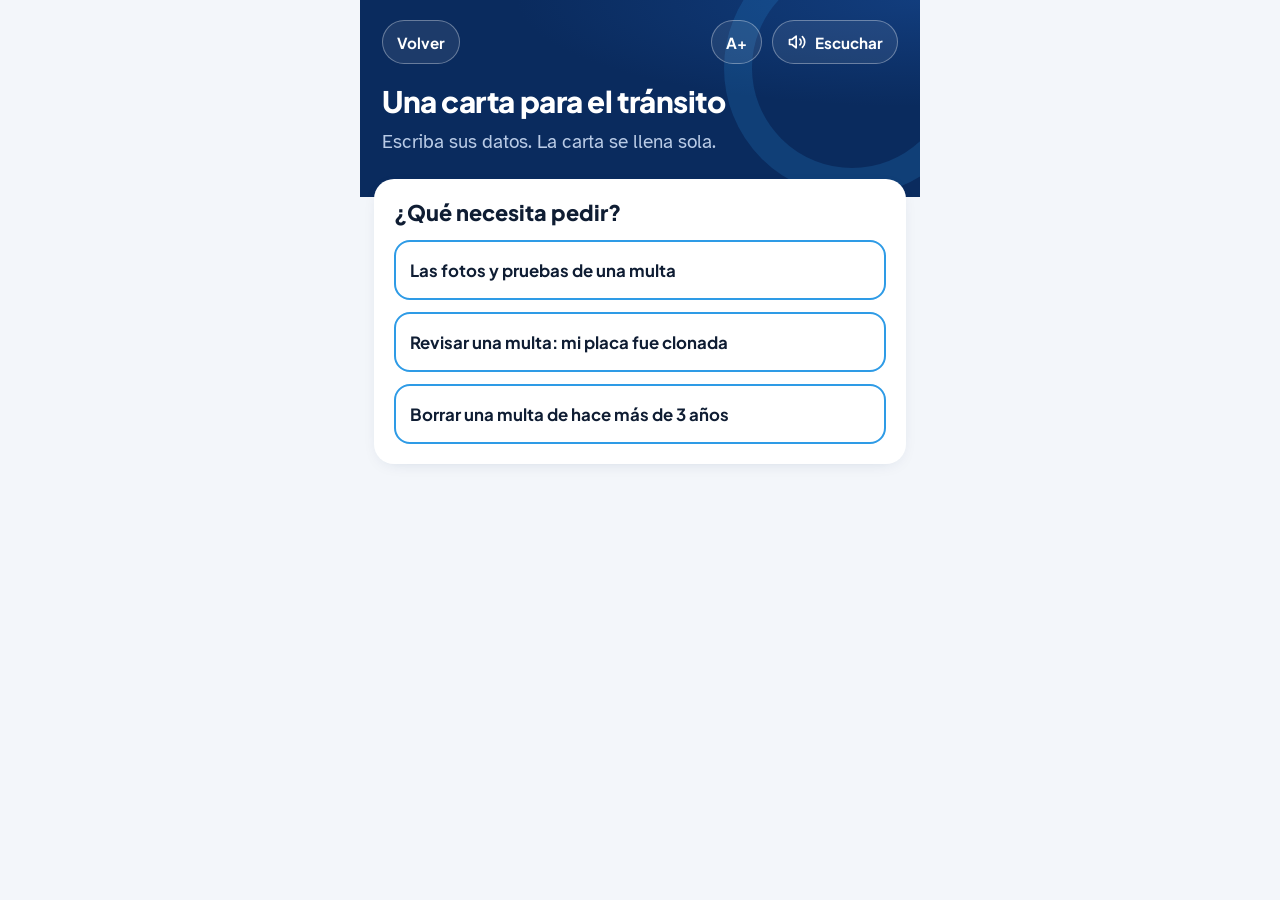
==== web/carta.html @ 3114d1d9 "Add plate record and letters" ====
<!doctype html>
<html lang="es">
<head>
<meta charset="utf-8">
<meta name="viewport" content="width=device-width, initial-scale=1, viewport-fit=cover">
<meta name="theme-color" content="#0a2b5e">
<title>Carta para el tránsito</title>
<meta name="description" content="Prepare una carta para pedir las fotos de una multa, que borren una multa vencida o que revisen una placa clonada.">
<link rel="manifest" href="manifest.webmanifest">
<link rel="icon" href="icon.svg">
<link rel="apple-touch-icon" href="apple-touch-icon.png">
<link rel="stylesheet" href="https://fonts.googleapis.com/css2?family=Plus+Jakarta+Sans:wght@500;700;800&family=Atkinson+Hyperlegible:wght@400;700&display=swap">
<link rel="stylesheet" href="base.css">
<style>
/* Formulario corto arriba, la carta lista abajo; al imprimir solo sale la carta. */
.wrap{max-width:560px;margin:0 auto;padding-inline:14px;padding-block:0 40px;display:grid;gap:18px}
.wrap>.hero{margin-inline:-14px;padding-bottom:40px}
.lift{margin-top:-36px;position:relative;z-index:1}
.pick{display:grid;gap:12px}
.pick a{justify-content:flex-start;text-align:left}
.field{display:grid;gap:6px}
.field label{font:700 1.05rem var(--display)}
.field input{font:1.2rem var(--body);min-height:60px;padding:10px 14px;border-radius:14px;border:2px solid var(--muted);background:var(--sheet);color:var(--fg);width:100%}
.field input:focus{outline:3px solid var(--sky);outline-offset:2px}
.field small{color:var(--muted)}
.paper{background:#fff;color:#111;border-radius:12px;padding:24px 20px;border:1px solid var(--line);font-size:1.05rem;line-height:1.6;white-space:pre-wrap;word-break:break-word}
.paper .falta{background:#fff1b8;border-radius:4px;padding:0 4px}
.steps{margin:0;padding-left:1.4em;display:grid;gap:10px}
.steps li::marker{font:800 1rem var(--display);color:var(--sky)}
.small{font-size:.95rem;color:var(--muted)}
.ok{min-height:1.5em;text-align:center;font-weight:700;color:var(--green)}
@media print{body{background:#fff}.wrap>*:not(#hoja){display:none!important}#hoja{box-shadow:none;padding:0}#hoja h2,#hoja .small{display:none}.paper{border:0;padding:0;font-size:12pt}.paper .falta{background:none}}
</style>
</head>
<body>
<div class="wrap">
<header class="hero">
  <div class="tools"><a class="tool back" href="./">Volver</a><button class="tool" data-big>A+</button><button class="tool" data-talk></button></div>
  <h1 id="titulo">Una carta para el tránsito</h1>
  <p id="bajada">Escriba sus datos. La carta se llena sola.</p>
</header>

<section class="sheetcard lift" id="elegir" hidden>
  <h2>¿Qué necesita pedir?</h2>
  <div class="pick">
    <a class="outline" href="?tipo=pruebas">Las fotos y pruebas de una multa</a>
    <a class="outline" href="?tipo=clonada">Revisar una multa: mi placa fue clonada</a>
    <a class="outline" href="?tipo=prescripcion">Borrar una multa de hace más de 3 años</a>
  </div>
</section>

<section class="sheetcard lift" id="datos" hidden>
  <h2>1. Sus datos</h2>
  <div class="field"><label for="nombre">Nombre completo</label><input id="nombre" autocomplete="name"></div>
  <div class="field"><label for="cedula">Número de cédula</label><input id="cedula" inputmode="numeric" autocomplete="off"></div>
  <div class="field"><label for="contacto">Correo o dirección para la respuesta</label><input id="contacto" autocomplete="email"></div>
  <div class="field"><label for="celular">Celular</label><input id="celular" inputmode="tel" autocomplete="tel"></div>
  <p class="small">Sus datos se guardan solo en este celular. No se envían a ninguna parte.</p>
  <details class="card"><summary>Datos de la multa</summary>
    <div class="field"><label for="placa">Placa</label><input id="placa" autocapitalize="characters"></div>
    <div class="field"><label for="ciudad">Ciudad de la multa</label><input id="ciudad"></div>
    <div class="field"><label for="fecha">Fecha de la multa</label><input id="fecha" type="date"></div>
    <div class="field"><label for="valor">Valor en pesos</label><input id="valor" inputmode="numeric"></div>
    <div class="field" id="campoOtra" hidden><label for="otra">La otra ciudad del mismo día</label><input id="otra"></div>
  </details>
</section>

<section class="sheetcard" id="hoja" hidden>
  <h2>2. Su carta</h2>
  <div class="paper" id="carta"></div>
  <p class="small">Lo que está en amarillo le falta por llenar.</p>
</section>

<section class="stack" id="acciones" hidden>
  <button class="primary" id="imprimir">Imprimir la carta</button>
  <button class="outline" id="copiar">Copiar el texto</button>
  <a class="outline" id="correo" href="#">Enviar por correo</a>
  <p class="ok" id="aviso" aria-live="polite"></p>
</section>

<section class="sheetcard" id="despues" hidden>
  <h2>3. Qué hacer después</h2>
  <ol class="steps">
    <li>Firme la carta.</li>
    <li>Llévela a la Secretaría de Movilidad de <b class="ciu">su ciudad</b>, o envíela por su página web o por correo. Lleve una copia de su cédula<span id="anexos"></span>.</li>
    <li>Pida el <b>número de radicado</b> y guárdelo. Es la prueba de que la entregó.</li>
    <li>Tienen <b>15 días hábiles</b> para responder. Si no responden, puede poner una tutela.</li>
  </ol>
  <p class="small">Esta carta es un modelo basado en la ley. No reemplaza a un abogado.</p>
</section>
</div>
<script src="ui.js"></script>
<script>
const $ = id => document.getElementById(id);
const q = new URLSearchParams(location.search);
const tipo = q.get("tipo");
const TIPOS = {
  pruebas: { t: "Pedir las fotos de la multa", b: "Si no sabe de qué es la multa o cree que no fue usted, pida las pruebas.",
    asunto: "Derecho de petición: copia de las pruebas de un comparendo", anexos: "" },
  clonada: { t: "Mi placa fue clonada", b: "Pida que revisen las fotos y quiten la multa. Si puede, ponga también la denuncia en la Fiscalía.",
    asunto: "Derecho de petición: revocatoria de comparendo por posible placa clonada", anexos: ", de la licencia de tránsito y fotos de su carro" },
  prescripcion: { t: "Borrar una multa vencida", b: "Si pasaron más de 3 años y no le notificaron un cobro, ya no se la pueden cobrar.",
    asunto: "Derecho de petición: prescripción de multa de tránsito", anexos: "" }
};
const CAMPOS = ["nombre", "cedula", "contacto", "celular"];
const fmt = n => "$ " + Number(n).toLocaleString("es-CO");
const largo = s => new Date(s + "T12:00").toLocaleDateString("es-CO", { day: "numeric", month: "long", year: "numeric" });
const v = id => $(id).value.trim();
const falta = (x, txt) => x || `[${txt}]`;

if (!TIPOS[tipo]) { $("elegir").hidden = false; }
else {
  const T = TIPOS[tipo];
  document.title = T.t;
  $("titulo").textContent = T.t;
  $("bajada").textContent = T.b;
  ["datos", "hoja", "acciones", "despues"].forEach(id => $(id).hidden = false);
  $("anexos").textContent = T.anexos;
  $("campoOtra").hidden = tipo !== "clonada";
  for (const k of ["placa", "ciudad", "fecha", "valor", "otra"]) if (q.get(k)) $(k).value = q.get(k);
  try { CAMPOS.forEach(k => $(k).value = localStorage.getItem("carta-" + k) || ""); } catch {}
  document.querySelectorAll("input").forEach(i => i.addEventListener("input", () => {
    if (CAMPOS.includes(i.id)) try { localStorage.setItem("carta-" + i.id, i.value); } catch {}
    pintar();
  }));
  pintar();
}

function texto() {
  const placa = falta(v("placa").toUpperCase(), "placa"), ciudad = falta(v("ciudad"), "ciudad");
  const fecha = v("fecha") ? largo(v("fecha")) : "[fecha de la multa]";
  const valor = v("valor") ? ` por ${fmt(v("valor"))}` : "";
  const multa = `la multa del ${fecha}${valor}, impuesta en ${ciudad} al vehículo de placa ${placa}`;
  const hoy = new Date().toLocaleDateString("es-CO", { day: "numeric", month: "long", year: "numeric" });
  const cuerpo = {
    pruebas: [
      `En el registro del SIMIT aparece ${multa}. No tengo conocimiento claro de esta infracción.`,
      "Por eso solicito:",
      "1. Copia de la orden de comparendo y de las fotos o videos de la infracción.",
      "2. Copia de la constancia de envío de la notificación, con la fecha y la dirección a la que se envió. La Ley 1843 de 2017 (artículo 8) exige enviarla dentro de los 3 días hábiles siguientes.",
      "3. Documento que demuestre que la cámara estaba autorizada por la Agencia Nacional de Seguridad Vial y señalizada en esa fecha.",
      "4. Si alguna de estas pruebas no existe, que se revoque la multa y se retire del SIMIT."
    ],
    clonada: [
      `En el registro del SIMIT aparece ${multa}.` + (v("otra") ? ` Ese mismo día la placa también aparece con una multa en ${v("otra")}, y no es posible estar en los dos lugares.` : ""),
      `Mi vehículo no estuvo en ${ciudad} en esa fecha. Creo que mi placa fue clonada.`,
      "Por eso solicito:",
      "1. Copia de las fotos o videos de la infracción.",
      "2. Que se compare el vehículo de las fotos con el mío (marca, línea y color), según la licencia de tránsito que adjunto.",
      "3. Que se revoque la multa, según el artículo 93 de la Ley 1437 de 2011, y se retire del SIMIT.",
      "4. Si es necesario, que se me cite a audiencia para presentar mis pruebas."
    ],
    prescripcion: [
      `En el registro del SIMIT aparece ${multa}. Han pasado más de tres (3) años desde esa fecha.`,
      "Por eso solicito:",
      "1. Que se declare la prescripción de la sanción, según el artículo 159 de la Ley 769 de 2002 (Código Nacional de Tránsito), que establece que la sanción prescribe en tres años contados desde la ocurrencia del hecho.",
      "2. Que se retire la multa del SIMIT y de sus bases de datos.",
      "3. Si consideran que la prescripción fue interrumpida, que me envíen copia del mandamiento de pago y de la constancia de su notificación."
    ]
  }[tipo];
  return [
    `${hoy}`,
    "",
    "Señores",
    `Secretaría de Movilidad de ${ciudad}`,
    "",
    `Asunto: ${TIPOS[tipo].asunto}`,
    "",
    `Yo, ${falta(v("nombre"), "su nombre completo")}, con cédula de ciudadanía número ${falta(v("cedula"), "su cédula")}, en ejercicio del derecho de petición (artículo 23 de la Constitución y Ley 1755 de 2015), les escribo por lo siguiente:`,
    "",
    ...cuerpo.flatMap((p, i) => i && !/^\d/.test(p) ? ["", p] : [p]),
    "",
    `Recibo respuesta en: ${falta(v("contacto"), "su correo o dirección")}`,
    `Celular: ${falta(v("celular"), "su celular")}`,
    "",
    "Atentamente,",
    "",
    "",
    "_____________________________",
    falta(v("nombre"), "su nombre completo"),
    `C.C. ${falta(v("cedula"), "su cédula")}`
  ].join("\n");
}

function pintar() {
  const t = texto();
  const esc = s => s.replace(/[&<>]/g, c => ({ "&": "&amp;", "<": "&lt;", ">": "&gt;" })[c]);
  $("carta").innerHTML = esc(t).replace(/\[[^\]]+\]/g, m => `<span class="falta">${m}</span>`);
  document.querySelectorAll(".ciu").forEach(e => e.textContent = v("ciudad") || "su ciudad");
  $("correo").href = "mailto:?" + new URLSearchParams({ subject: TIPOS[tipo].asunto, body: t }).toString().replace(/\+/g, "%20");
}

if ($("imprimir")) {
  $("imprimir").onclick = () => print();
  $("copiar").onclick = async () => {
    try { await navigator.clipboard.writeText(texto()); $("aviso").textContent = "Texto copiado. Péguelo donde lo necesite."; }
    catch { $("aviso").textContent = "No se pudo copiar. Use el botón de imprimir."; }
  };
}
document.querySelectorAll("[data-talk]").forEach(b => b.onclick = () => speak(TIPOS[tipo]
  ? [[null, `${TIPOS[tipo].t}. ${TIPOS[tipo].b} Escriba su nombre, su cédula y cómo le responden. La carta se llena sola. Después toque Imprimir la carta.`]]
  : [[null, "¿Qué necesita pedir? Toque una de las tres opciones."]]));
</script>
</body>
</html>
---- web/base.css ----
:root{
--navy:#0a2b5e;--navy-2:#123d7d;--sky:#2e9be6;--sky-soft:#e3f1fc;--sun:#ffc531;--sun-soft:#fff4d6;
--red:#c23a24;--red-soft:#fde8e6;--green:#1d7f53;--green-soft:#e2f4ea;
--bg:#f3f6fa;--sheet:#fff;--fg:#0f1d33;--muted:#3f4f66;--line:#dbe3ee;--on-navy:#fff;--on-navy-muted:#b9cbe6;
--display:"Plus Jakarta Sans",system-ui,sans-serif;--body:"Atkinson Hyperlegible",system-ui,sans-serif;color-scheme:light}
@media (prefers-color-scheme:dark){:root:not([data-theme="light"]){--navy:#071d40;--navy-2:#0d2d5e;--sky:#5cb4f2;--sky-soft:#12304f;--sun:#ffcd4d;--sun-soft:#3a3016;
--red:#ff8a78;--red-soft:#3c1d19;--green:#5fd39b;--green-soft:#123726;--bg:#0b1424;--sheet:#121e33;--fg:#eaf0f8;--muted:#b8c6d9;--line:#22324d;color-scheme:dark}}
:root[data-theme="dark"]{--navy:#071d40;--navy-2:#0d2d5e;--sky:#5cb4f2;--sky-soft:#12304f;--sun:#ffcd4d;--sun-soft:#3a3016;
--red:#ff8a78;--red-soft:#3c1d19;--green:#5fd39b;--green-soft:#123726;--bg:#0b1424;--sheet:#121e33;--fg:#eaf0f8;--muted:#b8c6d9;--line:#22324d;color-scheme:dark}
*{box-sizing:border-box}
html,body{min-height:100%}
body{margin:0;background:var(--bg);color:var(--fg);font-family:var(--body);font-size:19px;line-height:1.55;padding-bottom:env(safe-area-inset-bottom,0px)}
html.big body{font-size:23px}
html.big h1{font-size:2.2rem}
img{max-width:100%}
[hidden]{display:none!important}
p{margin:0}
.muted{color:var(--muted)}
.hero{background:radial-gradient(120% 90% at 100% 0%,var(--navy-2) 0%,var(--navy) 60%);color:var(--on-navy);padding:calc(20px + env(safe-area-inset-top,0px)) 22px 64px;position:relative;overflow:hidden}
.hero::after{content:"";position:absolute;right:-60px;top:-60px;width:200px;height:200px;border-radius:50%;border:28px solid var(--sky);opacity:.18;pointer-events:none}
.hero p{color:var(--on-navy-muted);margin:10px 0 0}
h1{font:800 1.85rem/1.15 var(--display);margin:0;text-wrap:balance;letter-spacing:-.015em}
h2{font:800 1.35rem/1.25 var(--display);margin:0;text-wrap:balance}
.tools{display:flex;gap:10px;justify-content:flex-end;margin-bottom:20px;position:relative;z-index:1}
.tool{display:inline-flex;align-items:center;gap:8px;min-height:44px;padding:0 14px;border-radius:99px;border:1.5px solid #ffffff55;background:#ffffff14;color:var(--on-navy);font:700 .95rem var(--display);cursor:pointer;text-decoration:none}
.tool[aria-pressed="true"]{background:var(--sun);color:#0a2b5e;border-color:var(--sun)}
.tool.back{margin-right:auto}
.tool svg{width:20px;height:20px;flex:none}
.speaking{outline:4px solid var(--sun);outline-offset:4px;border-radius:12px}
.fact{display:block;background:var(--sun-soft);border-left:5px solid var(--sun);border-radius:12px;padding:12px 14px}
.fact b{font-family:var(--display)}
.note{font-size:.9rem;color:var(--muted);text-align:center}
button:focus-visible,a:focus-visible,summary:focus-visible,input:focus-visible{outline:3px solid var(--sky);outline-offset:3px}
/* Botones y tarjetas comunes: grandes, de alto contraste y fáciles de tocar. */
.primary{width:100%;min-height:60px;border:0;border-radius:16px;background:var(--sun);color:#0a2b5e;font:800 1.1rem var(--display);cursor:pointer;box-shadow:0 6px 16px -6px #c58f0066;transition:transform .1s;display:flex;align-items:center;justify-content:center;text-decoration:none}
.primary:active{transform:scale(.98)}
.primary:disabled{opacity:.45;box-shadow:none;cursor:default}
.howbtn{display:flex;align-items:center;justify-content:space-between;gap:12px;background:var(--sheet);border-radius:20px;padding:20px;box-shadow:0 4px 18px -10px #0a2b5e40;color:var(--fg);font:700 1.05rem var(--display);text-decoration:none}
.howbtn .ico{width:40px;height:40px;border-radius:50%;background:var(--sky-soft);display:grid;place-items:center;flex:none;color:var(--sky)}
.outline{width:100%;min-height:60px;border-radius:16px;border:2px solid var(--sky);background:var(--sheet);display:flex;align-items:center;justify-content:center;text-align:center;padding:8px 14px;text-decoration:none;color:var(--fg);font:700 1.05rem var(--display);cursor:pointer}
.card{background:var(--sheet);border-radius:20px;padding:18px 20px;box-shadow:0 4px 18px -10px #0a2b5e40}
.card summary{cursor:pointer;font:700 1.05rem var(--display);list-style:none;min-height:48px;display:flex;align-items:center}
.card summary::-webkit-details-marker{display:none}
.card summary::after{content:"+";margin-left:auto;font-size:1.2rem;color:var(--sky)}
.card[open] summary::after{content:"–"}
.row2{display:flex;gap:12px;align-items:center;justify-content:space-between;min-height:44px}
.row2 a{color:var(--fg);font-weight:700;text-decoration-color:var(--sky);text-underline-offset:3px;flex:none;padding:8px 0}
.textbtn{background:none;border:0;color:var(--fg);text-decoration:underline;text-decoration-color:var(--sky);text-underline-offset:4px;font:700 1.05rem var(--display);cursor:pointer;padding:16px;min-height:56px;justify-self:center}
.stack{display:grid;gap:16px}.stack:empty{display:none}
.sheetcard{background:var(--sheet);border-radius:20px;padding:20px;box-shadow:0 4px 18px -10px #0a2b5e40;display:grid;gap:14px}
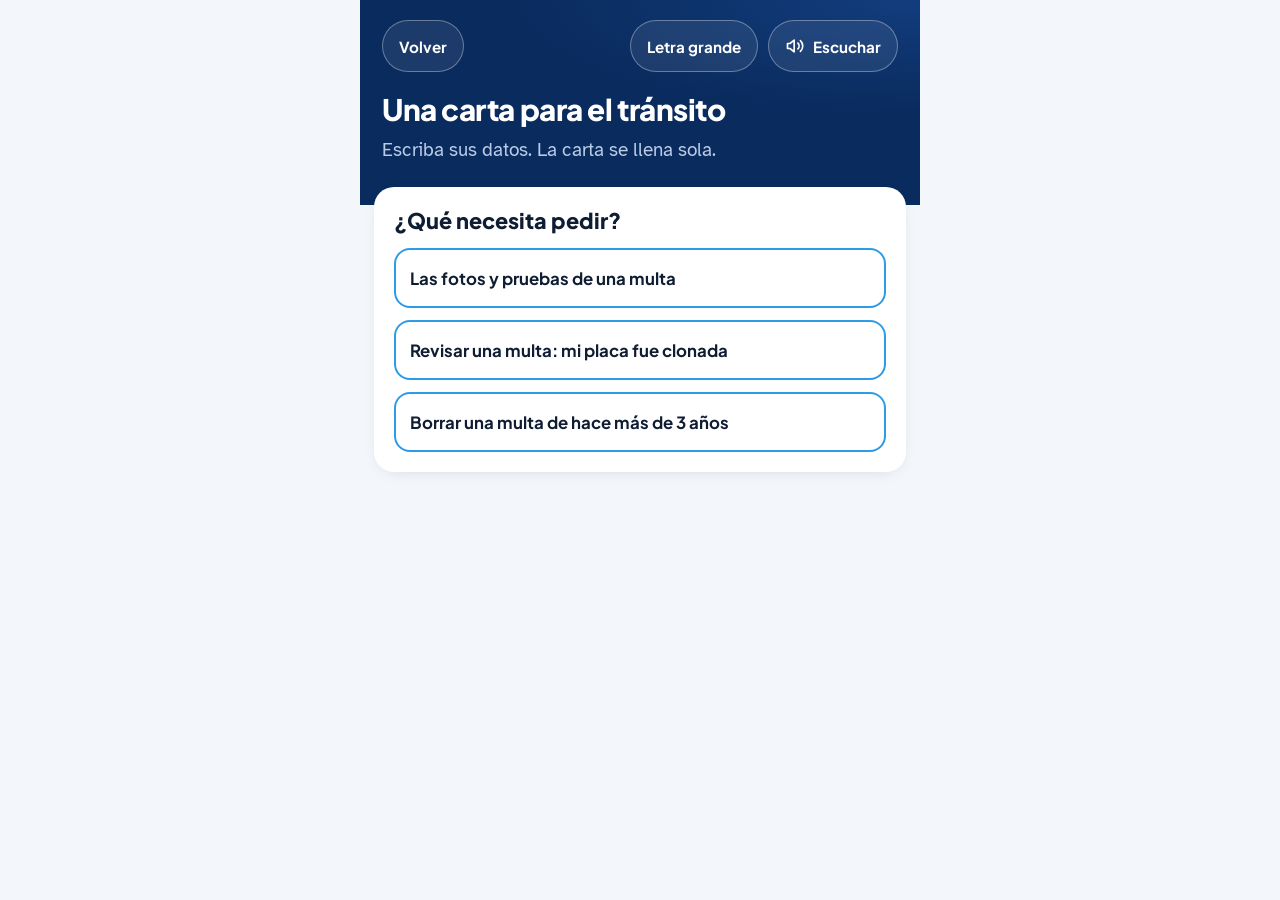
==== commit 6e5dfa84: "Improve accessibility for older adults" ====
--- a/web/carta.html
+++ b/web/carta.html
@@ -13,7 +13,7 @@
 <link rel="stylesheet" href="base.css">
 <style>
 /* Formulario corto arriba, la carta lista abajo; al imprimir solo sale la carta. */
-.wrap{max-width:560px;margin:0 auto;padding-inline:14px;padding-block:0 40px;display:grid;gap:18px}
+.wrap{max-width:560px;margin:0 auto;padding-inline:14px;padding-block:0 40px;display:grid;grid-template-columns:minmax(0,1fr);gap:18px}
 .wrap>.hero{margin-inline:-14px;padding-bottom:40px}
 .lift{margin-top:-36px;position:relative;z-index:1}
 .pick{display:grid;gap:12px}
@@ -35,7 +35,7 @@
 <body>
 <div class="wrap">
 <header class="hero">
-  <div class="tools"><a class="tool back" href="./">Volver</a><button class="tool" data-big>A+</button><button class="tool" data-talk></button></div>
+  <div class="tools"><a class="tool back" href="./">Volver</a><button class="tool" data-big>Letra grande</button><button class="tool" data-talk></button></div>
   <h1 id="titulo">Una carta para el tránsito</h1>
   <p id="bajada">Escriba sus datos. La carta se llena sola.</p>
 </header>
@@ -56,7 +56,7 @@
   <div class="field"><label for="contacto">Correo o dirección para la respuesta</label><input id="contacto" autocomplete="email"></div>
   <div class="field"><label for="celular">Celular</label><input id="celular" inputmode="tel" autocomplete="tel"></div>
   <p class="small">Sus datos se guardan solo en este celular. No se envían a ninguna parte.</p>
-  <details class="card"><summary>Datos de la multa</summary>
+  <details class="card" id="multa"><summary>Datos de la multa</summary>
     <div class="field"><label for="placa">Placa</label><input id="placa" autocapitalize="characters"></div>
     <div class="field"><label for="ciudad">Ciudad de la multa</label><input id="ciudad"></div>
     <div class="field"><label for="fecha">Fecha de la multa</label><input id="fecha" type="date"></div>
@@ -67,8 +67,8 @@
 
 <section class="sheetcard" id="hoja" hidden>
   <h2>2. Su carta</h2>
+  <p class="small" id="faltan">Lo que está en amarillo le falta por llenar.</p>
   <div class="paper" id="carta"></div>
-  <p class="small">Lo que está en amarillo le falta por llenar.</p>
 </section>
 
 <section class="stack" id="acciones" hidden>
@@ -76,6 +76,7 @@
   <button class="outline" id="copiar">Copiar el texto</button>
   <a class="outline" id="correo" href="#">Enviar por correo</a>
   <p class="ok" id="aviso" aria-live="polite"></p>
+  <p class="small">¿No tiene impresora? Toque <b>Copiar el texto</b> y envíelo por correo a la Secretaría, o muestre esta pantalla en una papelería para que se la impriman. Al enviar por correo, escriba usted la dirección de la Secretaría; está en su página web.</p>
 </section>
 
 <section class="sheetcard" id="despues" hidden>
@@ -84,7 +85,7 @@
     <li>Firme la carta.</li>
     <li>Llévela a la Secretaría de Movilidad de <b class="ciu">su ciudad</b>, o envíela por su página web o por correo. Lleve una copia de su cédula<span id="anexos"></span>.</li>
     <li>Pida el <b>número de radicado</b> y guárdelo. Es la prueba de que la entregó.</li>
-    <li>Tienen <b>15 días hábiles</b> para responder. Si no responden, puede poner una tutela.</li>
+    <li>Tienen <b>15 días hábiles</b> para responder. Si no responden, puede poner una <b>tutela</b>: una queja ante un juez que se hace sin abogado y es gratis.</li>
   </ol>
   <p class="small">Esta carta es un modelo basado en la ley. No reemplaza a un abogado.</p>
 </section>
@@ -124,6 +125,8 @@
     pintar();
   }));
   pintar();
+  // Si falta algún dato de la multa, se deja abierto para que la persona lo vea.
+  if (["placa", "ciudad", "fecha"].some(k => !v(k))) $("multa").open = true;
 }
 
 function texto() {
@@ -187,6 +190,8 @@
   const esc = s => s.replace(/[&<>]/g, c => ({ "&": "&amp;", "<": "&lt;", ">": "&gt;" })[c]);
   $("carta").innerHTML = esc(t).replace(/\[[^\]]+\]/g, m => `<span class="falta">${m}</span>`);
   document.querySelectorAll(".ciu").forEach(e => e.textContent = v("ciudad") || "su ciudad");
+  const n = new Set(t.match(/\[[^\]]+\]/g)).size;
+  $("faltan").textContent = n ? `Lo que está en amarillo le falta por llenar (${n === 1 ? "1 dato" : n + " datos"}).` : "La carta está completa. Ya la puede imprimir o enviar.";
   $("correo").href = "mailto:?" + new URLSearchParams({ subject: TIPOS[tipo].asunto, body: t }).toString().replace(/\+/g, "%20");
 }
 
--- a/web/base.css
+++ b/web/base.css
@@ -17,12 +17,11 @@
 p{margin:0}
 .muted{color:var(--muted)}
 .hero{background:radial-gradient(120% 90% at 100% 0%,var(--navy-2) 0%,var(--navy) 60%);color:var(--on-navy);padding:calc(20px + env(safe-area-inset-top,0px)) 22px 64px;position:relative;overflow:hidden}
-.hero::after{content:"";position:absolute;right:-60px;top:-60px;width:200px;height:200px;border-radius:50%;border:28px solid var(--sky);opacity:.18;pointer-events:none}
 .hero p{color:var(--on-navy-muted);margin:10px 0 0}
 h1{font:800 1.85rem/1.15 var(--display);margin:0;text-wrap:balance;letter-spacing:-.015em}
 h2{font:800 1.35rem/1.25 var(--display);margin:0;text-wrap:balance}
-.tools{display:flex;gap:10px;justify-content:flex-end;margin-bottom:20px;position:relative;z-index:1}
-.tool{display:inline-flex;align-items:center;gap:8px;min-height:44px;padding:0 14px;border-radius:99px;border:1.5px solid #ffffff55;background:#ffffff14;color:var(--on-navy);font:700 .95rem var(--display);cursor:pointer;text-decoration:none}
+.tools{display:flex;flex-wrap:wrap;gap:10px;justify-content:flex-end;margin-bottom:20px;position:relative;z-index:1}
+.tool{display:inline-flex;align-items:center;gap:8px;min-height:52px;padding:0 16px;border-radius:99px;border:1.5px solid #ffffff55;background:#ffffff14;color:var(--on-navy);font:700 .95rem var(--display);cursor:pointer;text-decoration:none}
 .tool[aria-pressed="true"]{background:var(--sun);color:#0a2b5e;border-color:var(--sun)}
 .tool.back{margin-right:auto}
 .tool svg{width:20px;height:20px;flex:none}
@@ -47,4 +46,7 @@
 .row2 a{color:var(--fg);font-weight:700;text-decoration-color:var(--sky);text-underline-offset:3px;flex:none;padding:8px 0}
 .textbtn{background:none;border:0;color:var(--fg);text-decoration:underline;text-decoration-color:var(--sky);text-underline-offset:4px;font:700 1.05rem var(--display);cursor:pointer;padding:16px;min-height:56px;justify-self:center}
 .stack{display:grid;gap:16px}.stack:empty{display:none}
-.sheetcard{background:var(--sheet);border-radius:20px;padding:20px;box-shadow:0 4px 18px -10px #0a2b5e40;display:grid;gap:14px}
+.sheetcard{background:var(--sheet);border-radius:20px;padding:20px;box-shadow:0 4px 18px -10px #0a2b5e40;display:grid;grid-template-columns:minmax(0,1fr);gap:14px}
+.tip{display:flex;gap:12px;align-items:flex-start;background:var(--green-soft);border-radius:16px;padding:14px 16px;font-size:.98rem}
+.tip svg{flex:none;width:26px;height:26px;color:var(--green);margin-top:2px}
+.tip b{font-family:var(--display)}
